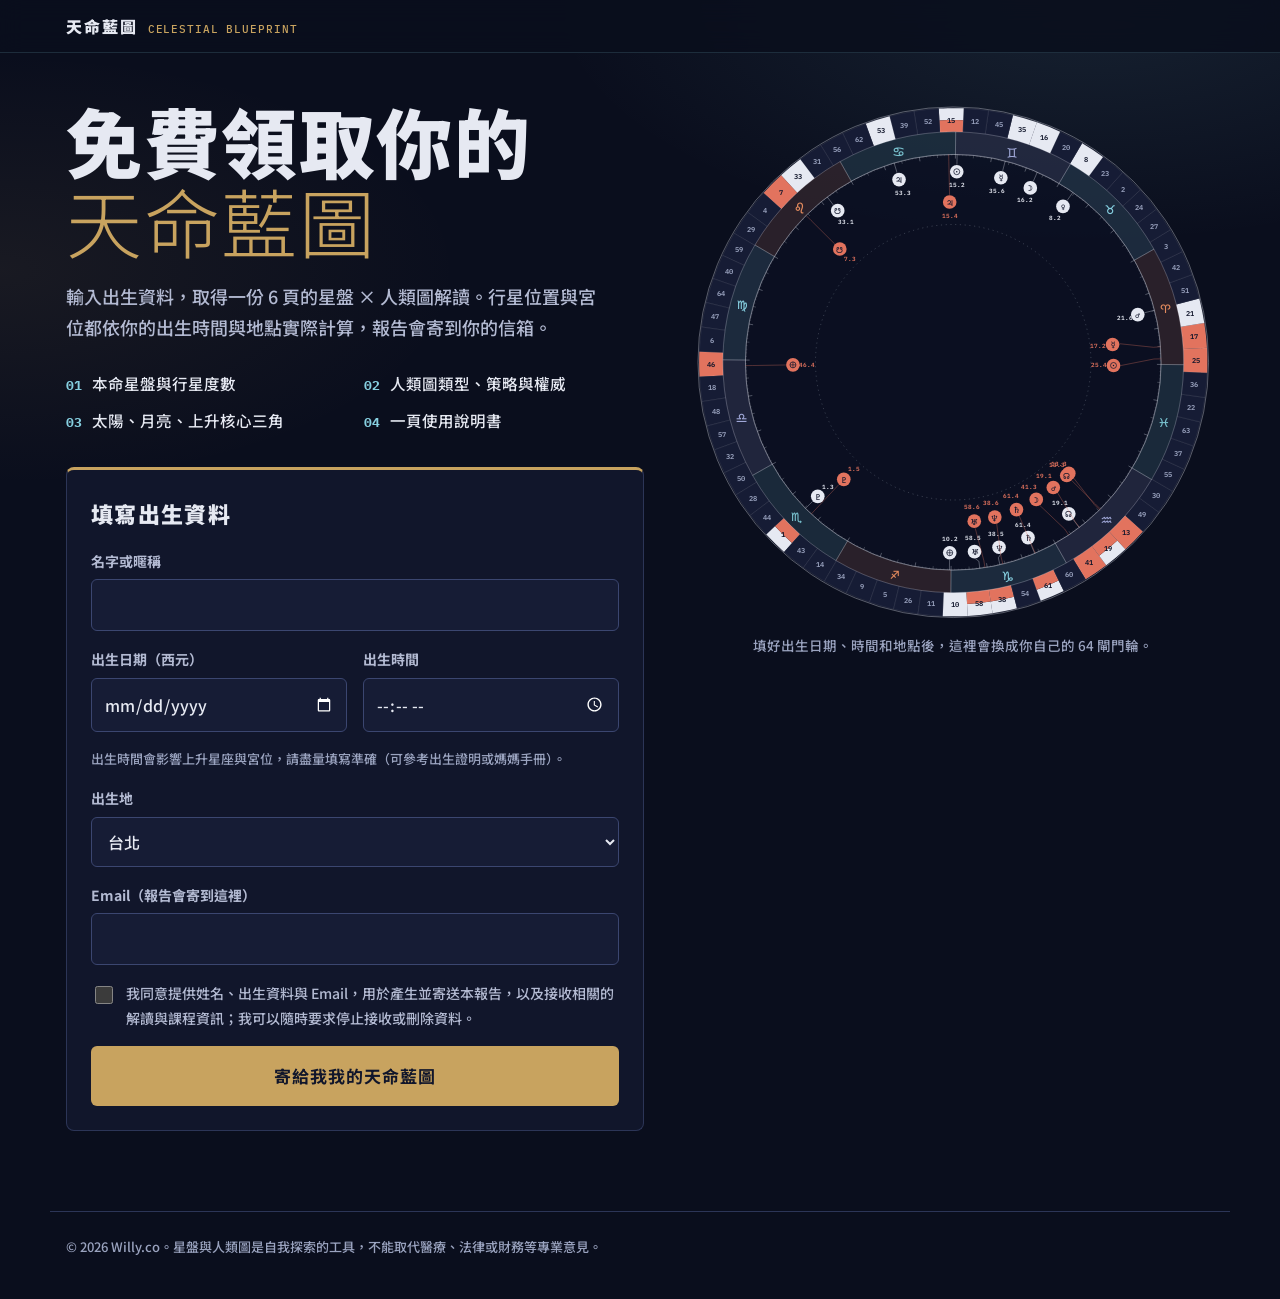
==== astrology/blueprint/index.html @ 4d346e05 "新增星座網站資料夾與天命藍圖免費報告 Co-Authored-By: Claude Opus 5.5 <noreply@anthropic.com> Claude-Session: https://c" ====
<!doctype html>
<html lang="zh-Hant">
<head>
<meta charset="utf-8">
<meta name="viewport" content="width=device-width,initial-scale=1,viewport-fit=cover">
<title>免費領取你的天命藍圖｜星盤 × 人類圖</title>
<meta name="description" content="輸入出生資料，免費領取 6 頁的星盤 × 人類圖解讀報告，寄到你的信箱。">
<meta property="og:title" content="免費領取你的天命藍圖">
<meta property="og:description" content="星盤 × 人類圖合成解讀，6 頁免費版，寄到你的信箱。">
<meta name="theme-color" content="#0a0e1d">
<link rel="preconnect" href="https://fonts.googleapis.com"><link rel="preconnect" href="https://fonts.gstatic.com" crossorigin>
<link rel="stylesheet" href="https://fonts.googleapis.com/css2?family=Noto+Sans+TC:wght@300;400;500;700;900&family=IBM+Plex+Mono:wght@400;500;600&family=Noto+Sans+Symbols:wght@400;600&family=Cinzel:wght@600&display=swap">
<link rel="stylesheet" href="assets/style.css">
</head>
<body>
<header class="bar"><div class="bar-in"><a class="brand" href="./">天命藍圖 <small>CELESTIAL BLUEPRINT</small></a></div></header>
<main class="landing">
  <div class="hero">
    <h1>免費領取你的<span>天命藍圖</span></h1>
    <p class="lede">輸入出生資料，取得一份 6 頁的星盤 × 人類圖解讀。行星位置與宮位都依你的出生時間與地點實際計算，報告會寄到你的信箱。</p>
    <ul class="inside">
      <li><b>01</b>本命星盤與行星度數</li>
      <li><b>02</b>人類圖類型、策略與權威</li>
      <li><b>03</b>太陽、月亮、上升核心三角</li>
      <li><b>04</b>一頁使用說明書</li>
    </ul>
    <form class="form" id="form" novalidate>
      <h2>填寫出生資料</h2>
      <div class="field full"><label for="name">名字或暱稱</label><input id="name" name="name" autocomplete="nickname" maxlength="20" required></div>
      <div class="field"><label for="bdate">出生日期（西元）</label><input id="bdate" name="bdate" type="date" min="1900-01-01" max="2100-12-31" required></div>
      <div class="field"><label for="btime">出生時間</label><input id="btime" name="btime" type="time" required></div>
      <p class="hint full" style="grid-column:1/-1;">出生時間會影響上升星座與宮位，請盡量填寫準確（可參考出生證明或媽媽手冊）。</p>
      <div class="field full"><label for="city">出生地</label><select id="city" name="city"></select></div>
      <div class="other" id="other" hidden>
        <div class="field"><label for="cityname">城市名稱</label><input id="cityname" name="cityname" maxlength="20"></div>
        <div class="field"><label for="lat">緯度（北正南負）</label><input id="lat" name="lat" inputmode="decimal" placeholder="25.03"></div>
        <div class="field"><label for="lon">經度（東正西負）</label><input id="lon" name="lon" inputmode="decimal" placeholder="121.56"></div>
        <div class="field full"><label for="tz">時區</label><select id="tz" name="tz"></select></div>
      </div>
      <div class="field full"><label for="email">Email（報告會寄到這裡）</label><input id="email" name="email" type="email" autocomplete="email" required></div>
      <div class="hp" aria-hidden="true"><label for="website">網站</label><input id="website" name="website" tabindex="-1" autocomplete="off"></div>
      <label class="consent" for="consent"><input id="consent" type="checkbox"><span>我同意提供姓名、出生資料與 Email，用於產生並寄送本報告，以及接收相關的解讀與課程資訊；我可以隨時要求停止接收或刪除資料。</span></label>
      <p class="msg" id="msg" hidden role="status" aria-live="polite"></p>
      <button class="btn btn-main" id="submit" type="submit">寄給我我的天命藍圖</button>
    </form>
  </div>
  <aside class="art" aria-label="64 閘門輪預覽"><figure><div id="art"></div><figcaption id="artcap">填好出生日期、時間和地點後，這裡會換成你自己的 64 閘門輪。</figcaption></figure></aside>
</main>
<footer class="foot">© <span id="yr"></span> <span id="brandname"></span>。星盤與人類圖是自我探索的工具，不能取代醫療、法律或財務等專業意見。</footer>
<script src="assets/config.js"></script>
<script src="vendor/astronomy.browser.min.js"></script>
<script src="assets/astro.js"></script>
<script src="assets/charts.js"></script>
<script src="assets/app.js"></script>
<script>document.getElementById('yr').textContent=new Date().getFullYear();document.getElementById('brandname').textContent=(window.BLUEPRINT_CONFIG||{}).brand||'';</script>
</body>
</html>
---- astrology/blueprint/assets/style.css ----
/* 天命藍圖：觀測站樣式（深靛儀表盤）。單一深色設計。
   Layout: landing = 文案＋表單在左、個人化閘門輪在右；report = 置中紙張欄位，列印時為 A4。 */
:root{
  color-scheme:dark;
  --ground:#0a0e1d; --panel:#11162b; --panel2:#161c35; --panel3:#1b2240;
  --ink:#e6e9f2; --mute:#9aa3bf; --mute2:#b3bad2; --line:#2c3557; --line2:#3b4670;
  --cyan:#86cfe0; --gold:#c8a35f; --coral:#e2735e; --earth:#1e4b55; --air:#383f6e; --deep:#262d52;
  --sans:'Noto Sans TC','PingFang TC','Microsoft JhengHei',sans-serif;
  --mono:'IBM Plex Mono',ui-monospace,'SFMono-Regular',Menlo,monospace;
  --sym:'Noto Sans Symbols','Segoe UI Symbol',sans-serif;
}
*{box-sizing:border-box;}
[hidden]{display:none !important;}
html{scroll-padding-top:80px;}
body{margin:0;background-color:var(--ground);background-image:
  radial-gradient(ellipse 70% 45% at 85% 0%, rgba(134,207,224,.10), rgba(0,0,0,0) 60%),
  radial-gradient(ellipse 60% 40% at 0% 30%, rgba(200,163,95,.08), rgba(0,0,0,0) 60%);
  background-attachment:fixed;color:var(--ink);font-family:var(--sans);font-weight:500;line-height:1.75;-webkit-font-smoothing:antialiased;}
a{color:var(--cyan);}
button,input,select{font:inherit;}
:focus-visible{outline:2px solid var(--cyan);outline-offset:2px;}

/* ---------- 頂部列 ---------- */
.bar{position:sticky;top:0;z-index:20;background:rgba(10,14,29,.86);-webkit-backdrop-filter:blur(12px);backdrop-filter:blur(12px);border-bottom:1px solid rgba(134,207,224,.16);}
.bar-in{max-width:1180px;margin:0 auto;display:flex;align-items:center;gap:16px;padding:12px max(16px,env(safe-area-inset-right,0px)) 12px max(16px,env(safe-area-inset-left,0px));}
.brand{display:flex;align-items:baseline;gap:10px;color:var(--ink);text-decoration:none;font-weight:900;letter-spacing:.12em;}
.brand small{font-family:var(--mono);font-size:11px;font-weight:500;letter-spacing:.08em;color:var(--gold);}
.bar-actions{margin-left:auto;display:flex;gap:8px;}
.btn{white-space:nowrap;display:inline-flex;align-items:center;justify-content:center;gap:8px;border-radius:6px;padding:10px 18px;font-weight:700;letter-spacing:.06em;text-decoration:none;cursor:pointer;border:1px solid transparent;transition:background-color .2s,border-color .2s;}
.btn-main{background:var(--gold);color:#11162b;}
.btn-main:hover{background:#d8b672;}
.btn-ghost{background:transparent;color:var(--ink);border-color:var(--line2);}
.btn-ghost:hover{border-color:var(--cyan);}
.btn[aria-disabled="true"]{opacity:.55;cursor:default;pointer-events:none;}
.btn-sm{padding:7px 13px;font-size:14px;}

/* ---------- 首頁 ---------- */
.landing{max-width:1180px;margin:0 auto;padding:48px max(16px,env(safe-area-inset-right,0px)) 80px max(16px,env(safe-area-inset-left,0px));display:grid;grid-template-columns:minmax(0,1.05fr) minmax(0,.95fr);gap:48px;align-items:start;}
.hero h1{margin:0;font-size:clamp(40px,6.4vw,76px);line-height:1.05;font-weight:900;letter-spacing:.02em;text-wrap:balance;}
.hero h1 span{display:block;color:var(--gold);font-weight:300;}
.hero .lede{margin:20px 0 0;max-width:30em;font-size:18px;color:var(--mute2);}
.inside{margin:26px 0 0;padding:0;list-style:none;display:grid;grid-template-columns:1fr 1fr;gap:10px 18px;}
.inside li{display:flex;gap:10px;align-items:baseline;font-size:15.5px;}
.inside li b{font-family:var(--mono);color:var(--cyan);font-size:13px;}
.art{position:sticky;top:96px;}
.art figure{margin:0;}
.art svg{display:block;width:100%;height:auto;}
.art figcaption{margin-top:10px;font-size:13.5px;color:var(--mute);text-align:center;}
@media (prefers-reduced-motion:no-preference){.art svg{animation:dial 2.4s cubic-bezier(.2,.7,.2,1) both;}}
@keyframes dial{from{transform:rotate(-30deg);opacity:.35;}to{transform:none;opacity:1;}}

.form{margin-top:32px;background:var(--panel);border:1px solid var(--line);border-top:3px solid var(--gold);border-radius:8px;padding:24px;display:grid;grid-template-columns:1fr 1fr;gap:16px 16px;}
.form h2{grid-column:1/-1;margin:0;font-size:22px;font-weight:900;letter-spacing:.06em;}
.field{display:flex;flex-direction:column;gap:6px;min-width:0;}
.field.full{grid-column:1/-1;}
.field label{font-size:14px;font-weight:700;color:var(--mute2);}
.field input,.field select{width:100%;background:var(--panel2);border:1px solid var(--line2);color:var(--ink);border-radius:6px;padding:11px 12px;min-height:46px;}
.field input:focus,.field select:focus{border-color:var(--cyan);outline:none;box-shadow:0 0 0 3px rgba(134,207,224,.18);}
.hint{font-size:13px;color:var(--mute);margin:0;}
.other{grid-column:1/-1;display:grid;grid-template-columns:1fr 1fr 1.3fr;gap:12px;}
.consent{grid-column:1/-1;display:flex;gap:10px;align-items:flex-start;font-size:14px;color:var(--mute2);}
.consent input{margin-top:5px;width:18px;height:18px;accent-color:var(--gold);flex:none;}
.hp{position:absolute;left:-9999px;width:1px;height:1px;overflow:hidden;}
.form .btn-main{grid-column:1/-1;font-size:17px;padding:14px 18px;}
.msg{grid-column:1/-1;margin:0;font-size:15px;border-radius:6px;padding:12px 14px;}
.msg.err{background:rgba(226,115,94,.12);border:1px solid rgba(226,115,94,.5);color:#f4b5a8;}
.msg.ok{background:rgba(134,207,224,.1);border:1px solid rgba(134,207,224,.45);color:var(--ink);}
.foot{max-width:1180px;margin:0 auto;padding:24px max(16px,env(safe-area-inset-right,0px)) 40px max(16px,env(safe-area-inset-left,0px));color:var(--mute);font-size:13px;border-top:1px solid var(--line);}
@media (max-width:900px){
  .landing{grid-template-columns:1fr;gap:28px;padding-top:28px;}
  .art{position:static;order:-1;max-width:420px;margin:0 auto;width:100%;}
}
@media (max-width:560px){
  .brand small{display:none;}
  .bar-actions .btn-sm{padding:7px 11px;font-size:13px;}
  .form{grid-template-columns:1fr;padding:20px 16px;}
  .other{grid-template-columns:1fr;}
  .inside{grid-template-columns:1fr;}
}

/* ---------- 報告 ---------- */
.stack{display:flex;flex-direction:column;align-items:center;gap:28px;padding:28px max(16px,env(safe-area-inset-right,0px)) 80px max(16px,env(safe-area-inset-left,0px));}
.page{width:100%;max-width:210mm;position:relative;background:var(--panel);border-radius:3px;overflow:hidden;
  box-shadow:0 0 0 1px rgba(134,207,224,.22),0 30px 70px -28px rgba(0,0,0,.8);}
.in{padding:21mm 19mm 18mm;}
.in::after{content:"";position:absolute;inset:5mm;pointer-events:none;--c:rgba(134,207,224,.45);background:
  linear-gradient(var(--c),var(--c)) left top/9px 1px no-repeat,linear-gradient(var(--c),var(--c)) left top/1px 9px no-repeat,
  linear-gradient(var(--c),var(--c)) right top/9px 1px no-repeat,linear-gradient(var(--c),var(--c)) right top/1px 9px no-repeat,
  linear-gradient(var(--c),var(--c)) left bottom/9px 1px no-repeat,linear-gradient(var(--c),var(--c)) left bottom/1px 9px no-repeat,
  linear-gradient(var(--c),var(--c)) right bottom/9px 1px no-repeat,linear-gradient(var(--c),var(--c)) right bottom/1px 9px no-repeat;}
.hd{position:absolute;top:9mm;left:19mm;right:19mm;display:flex;justify-content:space-between;gap:4mm;font-size:7.5pt;letter-spacing:.24em;color:#7f89aa;}
.ft{position:absolute;bottom:9mm;left:19mm;right:19mm;display:flex;justify-content:space-between;align-items:center;font-family:var(--mono);font-size:7pt;color:#7f89aa;letter-spacing:.1em;}
.ft .pn{font-size:9.5pt;font-weight:600;color:var(--cyan);}
.part{display:flex;align-items:center;gap:2.4mm;font-size:10pt;font-weight:700;letter-spacing:.2em;color:var(--gold);}
.part b{font-family:var(--mono);font-size:9pt;color:#0d1226;background:var(--gold);padding:.6mm 1.8mm;border-radius:1px;letter-spacing:.04em;}
.page h1{font-size:22pt;font-weight:900;letter-spacing:.04em;margin:1.5mm 0 3mm;line-height:1.3;text-wrap:balance;}
.page h1 .t{font-weight:400;color:var(--cyan);}
.key{font-size:10pt;line-height:1.8;color:var(--mute2);border-left:2px solid var(--cyan);padding-left:4mm;margin:0 0 4mm;}
.page h2{font-size:12.5pt;font-weight:700;color:var(--cyan);margin:4mm 0 2mm;letter-spacing:.06em;}
.page p{font-size:10.3pt;line-height:1.85;margin:0 0 2mm;}
.mono{font-family:var(--mono);font-variant-numeric:tabular-nums;}
.fig{position:relative;margin:3mm 0 0;padding:9mm 4mm 4mm;border:1px solid #2f395e;border-radius:2px;background-color:#131931;
  background-image:linear-gradient(rgba(134,207,224,.06) 1px,transparent 1px),linear-gradient(90deg,rgba(134,207,224,.06) 1px,transparent 1px);background-size:5mm 5mm;}
.fig-cap{position:absolute;top:2.6mm;left:4mm;right:4mm;display:flex;justify-content:space-between;gap:3mm;font-family:var(--mono);font-size:6.8pt;font-weight:500;letter-spacing:.12em;color:var(--cyan);}
.fig-cap b{color:var(--ink);font-weight:600;}
.chart-svg{display:block;width:100%;height:auto;margin:0 auto;}
.legend{display:flex;flex-wrap:wrap;justify-content:center;gap:1.5mm 5mm;margin-top:2.5mm;font-size:8.4pt;color:var(--mute2);}
.legend span{display:inline-flex;align-items:center;gap:1.6mm;}
.sw{display:inline-block;width:5mm;height:2.6mm;border-radius:1px;}
.sw.p{background:var(--ink);} .sw.d{background:var(--coral);} .sw.b{background:repeating-linear-gradient(90deg,var(--ink) 0 1.4mm,var(--coral) 1.4mm 2.8mm);}
.sw.tri{height:0;border-top:2px solid #79c2cf;} .sw.sx{height:0;border-top:2px dashed #79c2cf;} .sw.sq{height:0;border-top:2px solid var(--coral);}
table.dt{width:100%;border-collapse:collapse;font-size:9pt;}
table.dt th{font-weight:700;color:var(--cyan);text-align:left;font-size:8pt;letter-spacing:.1em;padding:1.4mm 2mm;border-bottom:1.2px solid var(--cyan);}
table.dt td{padding:1.3mm 2mm;border-bottom:1px solid var(--line);white-space:nowrap;}
table.dt td.sym{font-family:var(--sym);font-weight:600;}
.tables2{display:grid;grid-template-columns:1fr 1fr;gap:5mm;margin-top:3mm;}
.sumgrid{display:grid;grid-template-columns:repeat(3,1fr);border-top:1.2px solid var(--cyan);margin-top:3mm;}
.sumgrid div{padding:2mm 2.4mm;border-bottom:1px solid var(--line);border-right:1px solid var(--line);min-width:0;}
.sumgrid div:nth-child(3n){border-right:0;}
.sumgrid .k{display:block;font-size:7.6pt;font-weight:500;letter-spacing:.14em;color:var(--cyan);}
.sumgrid .v{font-size:10pt;font-weight:700;}
.g3{display:grid;grid-template-columns:repeat(3,1fr);gap:3.4mm;}
.trio{border-radius:3mm;padding:4mm;color:#eef1f8;}
.trio .lb{font-size:8pt;letter-spacing:.2em;color:var(--gold);font-weight:700;}
.trio .big{font-size:17pt;font-weight:900;letter-spacing:.08em;margin:1.2mm 0 .3mm;}
.trio .dg{font-family:var(--mono);font-size:8.4pt;opacity:.85;margin-bottom:2mm;}
.trio p{color:#eef1f8;font-size:9.4pt;line-height:1.75;margin:0;}
.bars{display:grid;grid-template-columns:1fr 1fr;gap:8mm;margin-top:2mm;}
.bar-r{display:grid;grid-template-columns:12mm 1fr 6mm;gap:2.5mm;align-items:center;margin:1.6mm 0;font-size:9pt;}
.bar-r .tr{height:4.4mm;background:#232b4b;border-radius:3mm;overflow:hidden;}
.bar-r .fl{height:100%;border-radius:3mm;}
.box{border:1px solid var(--line);background:var(--panel2);border-radius:2.5mm;padding:3.6mm 4.2mm;margin:3mm 0;}
.box.warm{border-color:rgba(226,115,94,.45);background:rgba(226,115,94,.07);}
.box h3{margin:0 0 1mm;font-size:10.6pt;}
.box p{margin:0;}
.card{margin:4mm auto 0;max-width:150mm;background:#0d1226;border:1px solid rgba(200,163,95,.35);border-radius:5mm;padding:10mm 11mm;position:relative;overflow:hidden;}
.card::before{content:"";position:absolute;inset:0;background:radial-gradient(circle at 85% 8%,rgba(200,163,95,.22),rgba(0,0,0,0) 45%),radial-gradient(circle at 8% 95%,rgba(134,207,224,.16),rgba(0,0,0,0) 50%);pointer-events:none;}
.card > *{position:relative;}
.card .ttl{text-align:center;font-size:21pt;font-weight:900;letter-spacing:.2em;}
.card .sub{text-align:center;font-size:8.6pt;color:var(--mute);letter-spacing:.12em;}
.card .rule{height:1px;background:linear-gradient(90deg,rgba(200,163,95,0),var(--gold),rgba(200,163,95,0));margin:6mm 0;}
.card dl{display:grid;grid-template-columns:24mm 1fr;row-gap:3.6mm;margin:0;font-size:9.8pt;line-height:1.65;}
.card dt{font-family:var(--mono);color:var(--gold);font-size:7.6pt;letter-spacing:.2em;padding-top:.8mm;}
.card dd{margin:0;}
.card .kw{text-align:center;font-size:15pt;letter-spacing:.25em;margin-top:2mm;font-weight:700;}
.tease{background:linear-gradient(135deg,rgba(134,207,224,.12),rgba(200,163,95,.10));border:1px solid rgba(134,207,224,.35);border-radius:3mm;padding:4mm 5mm;margin:2mm 0 4mm;}
.tease p{margin:0;font-size:10.6pt;}
.tease b{color:var(--gold);}
.full-list{display:grid;grid-template-columns:1fr 1fr;gap:1.4mm 6mm;margin:0;padding:0;list-style:none;font-size:9.6pt;}
.full-list li{display:flex;gap:2mm;align-items:baseline;}
.full-list li::before{content:"";flex:none;width:1.6mm;height:1.6mm;background:var(--gold);transform:rotate(45deg);position:relative;top:-.4mm;}
.offers{display:grid;grid-template-columns:1fr 1fr;gap:4mm;margin-top:5mm;}
.offer{border:1px solid var(--line2);border-radius:3mm;padding:5mm;background:var(--panel2);display:flex;flex-direction:column;gap:2mm;}
.offer.main{border-color:var(--gold);box-shadow:inset 0 3px 0 var(--gold);}
.offer h3{margin:0;font-size:13pt;font-weight:900;}
.offer .price{font-family:var(--mono);font-size:12pt;font-weight:600;color:var(--gold);}
.offer ul{margin:0;padding-left:1.1em;font-size:9.4pt;line-height:1.7;color:var(--mute2);}
.offer .btn{margin-top:auto;}
.free-tag{position:absolute;top:8cqw;right:8cqw;font-family:var(--mono);font-size:1.5cqw;font-weight:600;letter-spacing:.2em;color:#0d1226;background:var(--cyan);padding:.5cqw 1.4cqw;border-radius:.3cqw;}

/* 封面（以容器寬度為單位，螢幕與 A4 同比例） */
.cover{background:#0d1226;aspect-ratio:210/297;container-type:inline-size;}
.cover-base{position:absolute;inset:0;background:radial-gradient(ellipse 70% 50% at 80% 60%,rgba(134,207,224,.12),rgba(0,0,0,0) 70%),radial-gradient(ellipse 60% 40% at 0% 0%,rgba(200,163,95,.14),rgba(0,0,0,0) 70%),#0d1226;}
.cv-art{position:absolute;left:30cqw;top:40cqw;width:96cqw;height:96cqw;}
.cv-art svg{display:block;width:100%;height:100%;}
@media (prefers-reduced-motion:no-preference){.cv-art svg{animation:dial 2.2s cubic-bezier(.2,.7,.2,1) both;}}
.cv-top{position:absolute;top:9cqw;left:8cqw;color:var(--cyan);font-size:1.8cqw;font-weight:700;letter-spacing:.3em;}
.cover .cv-title{position:absolute;top:13.5cqw;left:7.4cqw;margin:0;font-size:12.5cqw;line-height:1;font-weight:900;letter-spacing:.02em;color:#eef1f8;}
.cv-title span{font-weight:300;color:var(--gold);}
.cv-en{position:absolute;top:28.5cqw;left:8cqw;font-family:'Cinzel',serif;color:var(--gold);font-size:1.7cqw;letter-spacing:.42em;}
.cv-coord{position:absolute;top:32.4cqw;left:8cqw;font-family:var(--mono);font-size:1.2cqw;letter-spacing:.2em;color:#7f89aa;}
.cv-info{position:absolute;left:8cqw;top:46cqw;width:22cqw;display:grid;row-gap:3.4cqw;}
.cv-info div{padding-left:2cqw;border-left:.3cqw solid var(--gold);}
.cv-info .k{display:block;font-size:1.25cqw;font-weight:700;letter-spacing:.2em;color:var(--cyan);margin-bottom:.6cqw;}
.cv-info .v{display:block;font-size:1.6cqw;line-height:1.55;color:#eef1f8;}
.cv-foot{position:absolute;bottom:6cqw;left:8cqw;font-family:var(--mono);font-size:1.3cqw;letter-spacing:.4em;color:#7f89aa;}

@media (max-width:640px){
  .stack{gap:16px;padding-top:16px;}
  .in{padding:58px 20px 54px;}
  .in::after{inset:8px;}
  .hd{top:20px;left:20px;right:20px;} .hd span:last-child{display:none;}
  .ft{bottom:18px;left:20px;right:20px;}
  .page h1{font-size:20pt;}
  .g3,.bars,.tables2,.offers,.full-list{grid-template-columns:1fr;}
  .sumgrid{grid-template-columns:1fr 1fr;}
  .sumgrid div:nth-child(3n){border-right:1px solid var(--line);} .sumgrid div:nth-child(2n){border-right:0;}
  .fig{padding:10mm 2mm 3mm;} .fig-cap span:last-child{display:none;}
  .card{padding:8mm 6mm;} .card dl{grid-template-columns:18mm 1fr;}
  .cover{aspect-ratio:210/340;}
  .cv-top{font-size:2.8cqw;letter-spacing:.2em;} .cover .cv-title{font-size:15cqw;top:15cqw;}
  .cv-en{top:33cqw;font-size:2.6cqw;letter-spacing:.3em;} .cv-coord{top:37.5cqw;font-size:2.1cqw;letter-spacing:.1em;}
  .cv-art{left:6cqw;top:46cqw;width:100cqw;height:100cqw;}
  .cv-info{left:6cqw;right:6cqw;width:auto;top:auto;bottom:10cqw;grid-template-columns:repeat(2,1fr);row-gap:3cqw;background:rgba(13,18,38,.88);padding:3cqw;}
  .cv-info .k{font-size:2.4cqw;} .cv-info .v{font-size:3.2cqw;}
  .free-tag{font-size:2.4cqw;}
}
@page{size:A4;margin:0;}
@media print{
  body{background:var(--panel);}
  .bar,.no-print{display:none !important;}
  .stack{display:block;padding:0;}
  .page{width:210mm;max-width:none;height:297mm;border-radius:0;box-shadow:none;break-after:page;}
  .page:last-child{break-after:auto;}
  .cover{aspect-ratio:auto;}
  .cv-art svg{animation:none;}
}
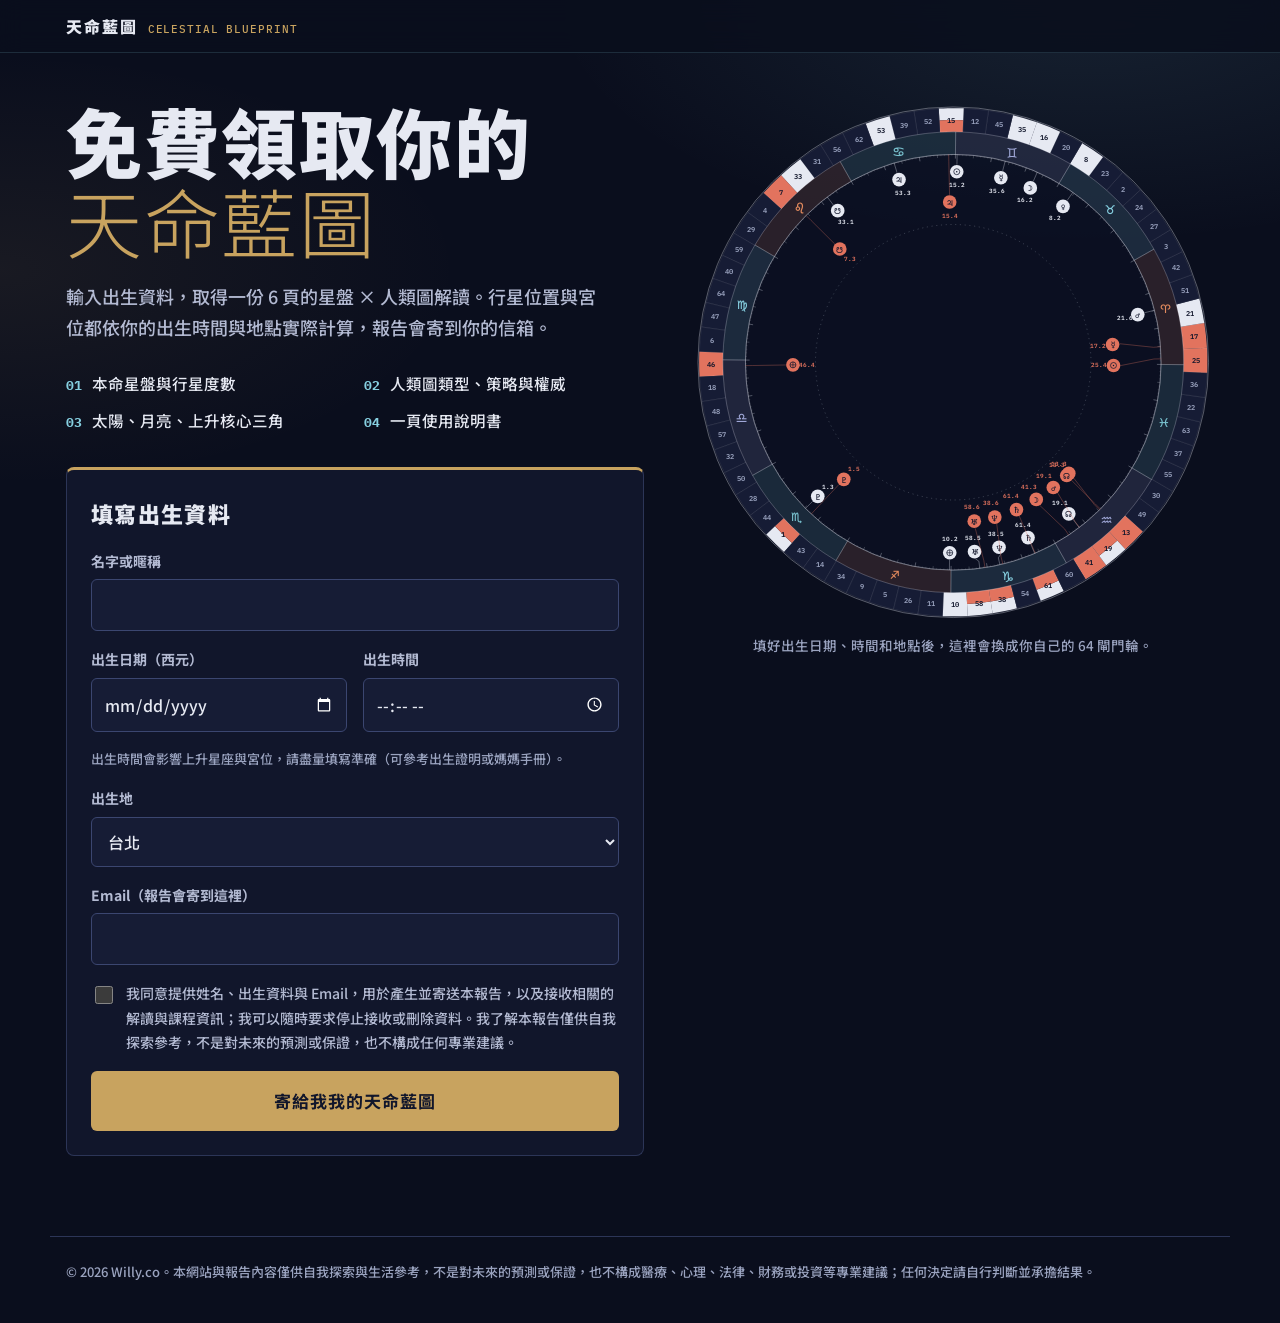
==== commit 94ec1633: "天命藍圖：移除免費版標籤，免費版與完整版加入使用須知與免責聲明 Co-Authored-By: Claude Opus 5.5 <noreply@anthropic.com> Claude-Sessi" ====
--- a/astrology/blueprint/index.html
+++ b/astrology/blueprint/index.html
@@ -10,7 +10,7 @@
 <meta name="theme-color" content="#0a0e1d">
 <link rel="preconnect" href="https://fonts.googleapis.com"><link rel="preconnect" href="https://fonts.gstatic.com" crossorigin>
 <link rel="stylesheet" href="https://fonts.googleapis.com/css2?family=Noto+Sans+TC:wght@300;400;500;700;900&family=IBM+Plex+Mono:wght@400;500;600&family=Noto+Sans+Symbols:wght@400;600&family=Cinzel:wght@600&display=swap">
-<link rel="stylesheet" href="assets/style.css">
+<link rel="stylesheet" href="assets/style.css?v=5">
 </head>
 <body>
 <header class="bar"><div class="bar-in"><a class="brand" href="./">天命藍圖 <small>CELESTIAL BLUEPRINT</small></a></div></header>
@@ -39,19 +39,20 @@
       </div>
       <div class="field full"><label for="email">Email（報告會寄到這裡）</label><input id="email" name="email" type="email" autocomplete="email" required></div>
       <div class="hp" aria-hidden="true"><label for="website">網站</label><input id="website" name="website" tabindex="-1" autocomplete="off"></div>
-      <label class="consent" for="consent"><input id="consent" type="checkbox"><span>我同意提供姓名、出生資料與 Email，用於產生並寄送本報告，以及接收相關的解讀與課程資訊；我可以隨時要求停止接收或刪除資料。</span></label>
+      <label class="consent" for="consent"><input id="consent" type="checkbox"><span>我同意提供姓名、出生資料與 Email，用於產生並寄送本報告，以及接收相關的解讀與課程資訊；我可以隨時要求停止接收或刪除資料。我了解本報告僅供自我探索參考，不是對未來的預測或保證，也不構成任何專業建議。</span></label>
       <p class="msg" id="msg" hidden role="status" aria-live="polite"></p>
       <button class="btn btn-main" id="submit" type="submit">寄給我我的天命藍圖</button>
     </form>
   </div>
   <aside class="art" aria-label="64 閘門輪預覽"><figure><div id="art"></div><figcaption id="artcap">填好出生日期、時間和地點後，這裡會換成你自己的 64 閘門輪。</figcaption></figure></aside>
 </main>
-<footer class="foot">© <span id="yr"></span> <span id="brandname"></span>。星盤與人類圖是自我探索的工具，不能取代醫療、法律或財務等專業意見。</footer>
-<script src="assets/config.js"></script>
-<script src="vendor/astronomy.browser.min.js"></script>
-<script src="assets/astro.js"></script>
-<script src="assets/charts.js"></script>
-<script src="assets/app.js"></script>
+<footer class="foot">© <span id="yr"></span> <span id="brandname"></span>。本網站與報告內容僅供自我探索與生活參考，不是對未來的預測或保證，也不構成醫療、心理、法律、財務或投資等專業建議；任何決定請自行判斷並承擔結果。</footer>
+<script src="assets/config.js?v=5"></script>
+<script src="vendor/astronomy.browser.min.js?v=5"></script>
+<script src="assets/astro.js?v=5"></script>
+<script src="assets/charts.js?v=5"></script>
+<script src="assets/cities.js?v=5"></script>
+<script src="assets/app.js?v=5"></script>
 <script>document.getElementById('yr').textContent=new Date().getFullYear();document.getElementById('brandname').textContent=(window.BLUEPRINT_CONFIG||{}).brand||'';</script>
 </body>
 </html>
--- a/astrology/blueprint/assets/style.css
+++ b/astrology/blueprint/assets/style.css
@@ -156,6 +156,17 @@
 .offer .price{font-family:var(--mono);font-size:12pt;font-weight:600;color:var(--gold);}
 .offer ul{margin:0;padding-left:1.1em;font-size:9.4pt;line-height:1.7;color:var(--mute2);}
 .offer .btn{margin-top:auto;}
+.legal{margin-top:4mm;border-top:1px solid var(--line);padding-top:2.4mm;}
+.legal h3{margin:0 0 2mm;font-size:9.6pt;color:var(--mute2);letter-spacing:.1em;}
+.legal dl{display:grid;grid-template-columns:22mm 1fr;gap:.8mm 3mm;margin:0;font-size:7.3pt;line-height:1.55;color:var(--mute);}
+.legal dt{font-weight:700;color:var(--mute2);}
+.legal dd{margin:0;}
+.legal.big{border-top:0;padding-top:0;}
+.legal.big dl{grid-template-columns:28mm 1fr;gap:2.4mm 4mm;font-size:9.6pt;line-height:1.85;color:var(--mute2);}
+.legal.big dt{color:var(--cyan);}
+@media (max-width:640px){.legal dl,.legal.big dl{grid-template-columns:1fr;gap:.4mm;} .legal dd{margin-bottom:1.6mm;}}
+.howto{margin:1mm 0 3mm !important;font-size:10.4pt !important;line-height:1.85 !important;color:var(--ink);}
+.kw-chip{display:inline-block;margin:0 1.2mm;padding:.2mm 2.4mm;border-radius:1.2mm;background:var(--gold);color:#11162b;font-weight:900;letter-spacing:.08em;}
 .free-tag{position:absolute;top:8cqw;right:8cqw;font-family:var(--mono);font-size:1.5cqw;font-weight:600;letter-spacing:.2em;color:#0d1226;background:var(--cyan);padding:.5cqw 1.4cqw;border-radius:.3cqw;}
 
 /* 封面（以容器寬度為單位，螢幕與 A4 同比例） */
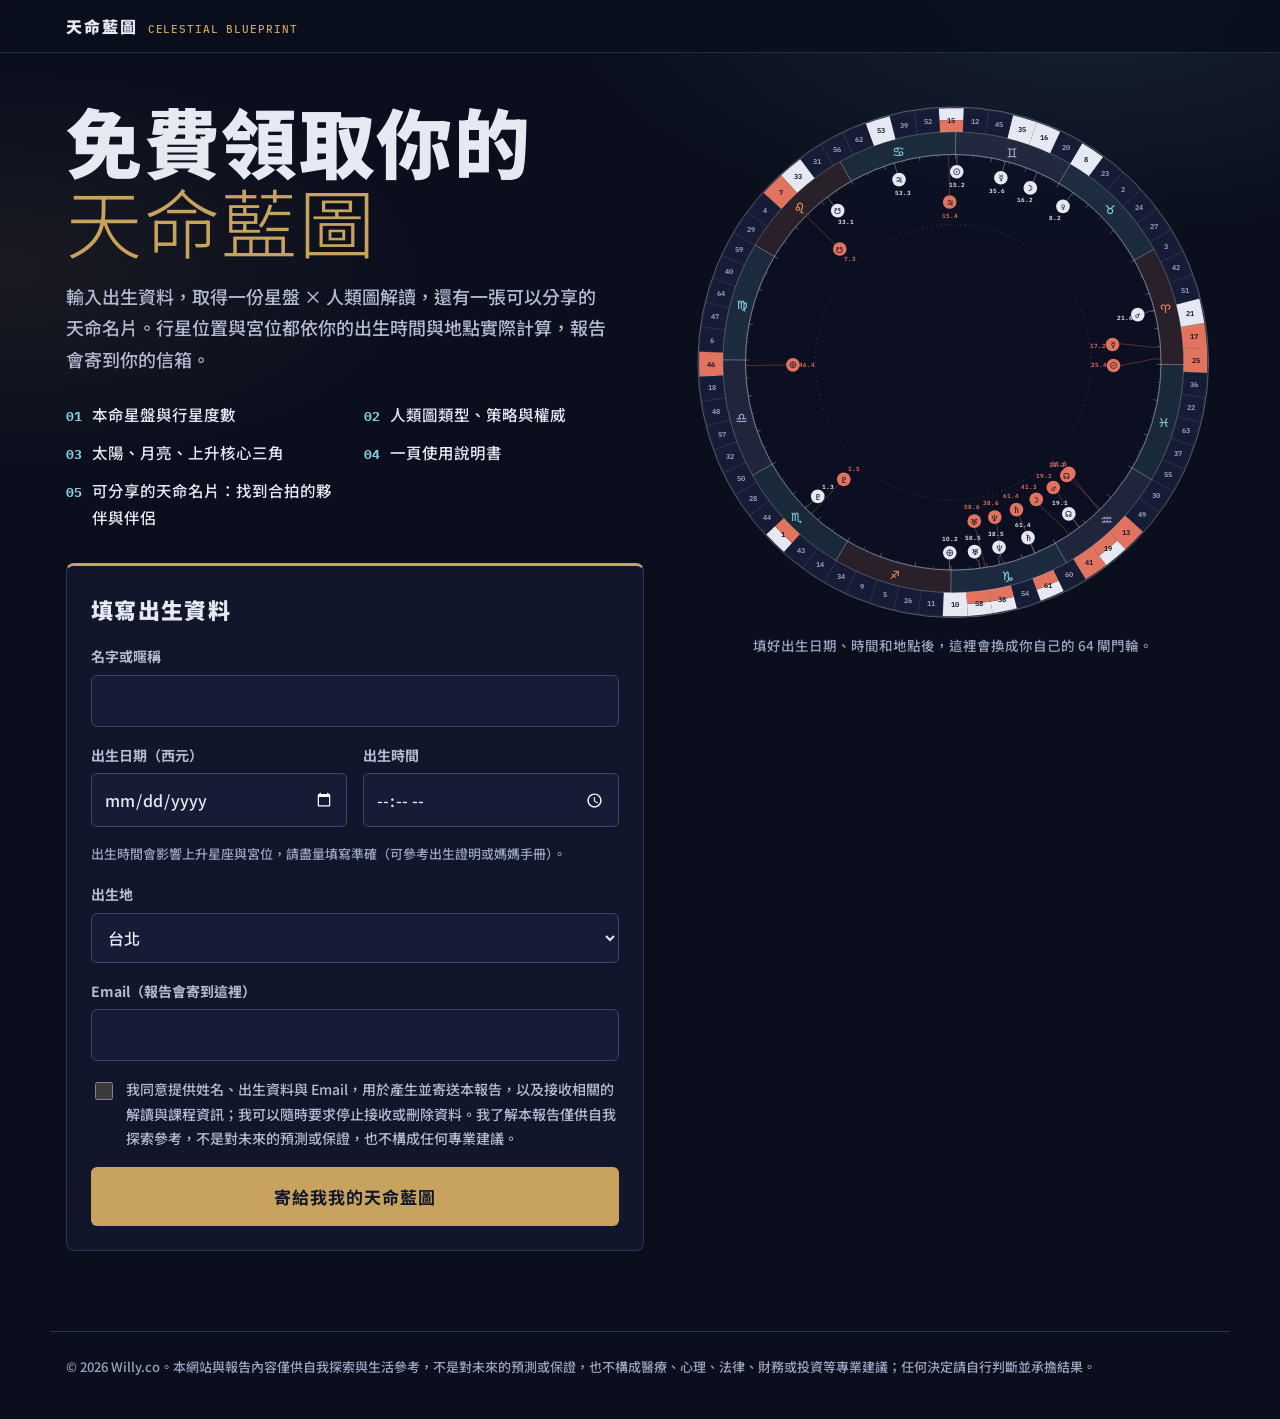
==== commit 763d6353: "天命藍圖免費版：新增可下載分享的天命名片與 Skool 貼文 Co-Authored-By: Claude Opus 5.5 <noreply@anthropic.com> Claude-Sessio" ====
--- a/astrology/blueprint/index.html
+++ b/astrology/blueprint/index.html
@@ -10,19 +10,20 @@
 <meta name="theme-color" content="#0a0e1d">
 <link rel="preconnect" href="https://fonts.googleapis.com"><link rel="preconnect" href="https://fonts.gstatic.com" crossorigin>
 <link rel="stylesheet" href="https://fonts.googleapis.com/css2?family=Noto+Sans+TC:wght@300;400;500;700;900&family=IBM+Plex+Mono:wght@400;500;600&family=Noto+Sans+Symbols:wght@400;600&family=Cinzel:wght@600&display=swap">
-<link rel="stylesheet" href="assets/style.css?v=5">
+<link rel="stylesheet" href="assets/style.css?v=7">
 </head>
 <body>
 <header class="bar"><div class="bar-in"><a class="brand" href="./">天命藍圖 <small>CELESTIAL BLUEPRINT</small></a></div></header>
 <main class="landing">
   <div class="hero">
     <h1>免費領取你的<span>天命藍圖</span></h1>
-    <p class="lede">輸入出生資料，取得一份 6 頁的星盤 × 人類圖解讀。行星位置與宮位都依你的出生時間與地點實際計算，報告會寄到你的信箱。</p>
+    <p class="lede">輸入出生資料，取得一份星盤 × 人類圖解讀，還有一張可以分享的天命名片。行星位置與宮位都依你的出生時間與地點實際計算，報告會寄到你的信箱。</p>
     <ul class="inside">
       <li><b>01</b>本命星盤與行星度數</li>
       <li><b>02</b>人類圖類型、策略與權威</li>
       <li><b>03</b>太陽、月亮、上升核心三角</li>
       <li><b>04</b>一頁使用說明書</li>
+      <li><b>05</b>可分享的天命名片：找到合拍的夥伴與伴侶</li>
     </ul>
     <form class="form" id="form" novalidate>
       <h2>填寫出生資料</h2>
@@ -47,12 +48,12 @@
   <aside class="art" aria-label="64 閘門輪預覽"><figure><div id="art"></div><figcaption id="artcap">填好出生日期、時間和地點後，這裡會換成你自己的 64 閘門輪。</figcaption></figure></aside>
 </main>
 <footer class="foot">© <span id="yr"></span> <span id="brandname"></span>。本網站與報告內容僅供自我探索與生活參考，不是對未來的預測或保證，也不構成醫療、心理、法律、財務或投資等專業建議；任何決定請自行判斷並承擔結果。</footer>
-<script src="assets/config.js?v=5"></script>
-<script src="vendor/astronomy.browser.min.js?v=5"></script>
-<script src="assets/astro.js?v=5"></script>
-<script src="assets/charts.js?v=5"></script>
-<script src="assets/cities.js?v=5"></script>
-<script src="assets/app.js?v=5"></script>
+<script src="assets/config.js?v=7"></script>
+<script src="vendor/astronomy.browser.min.js?v=7"></script>
+<script src="assets/astro.js?v=7"></script>
+<script src="assets/charts.js?v=7"></script>
+<script src="assets/cities.js?v=7"></script>
+<script src="assets/app.js?v=7"></script>
 <script>document.getElementById('yr').textContent=new Date().getFullYear();document.getElementById('brandname').textContent=(window.BLUEPRINT_CONFIG||{}).brand||'';</script>
 </body>
 </html>
--- a/astrology/blueprint/assets/style.css
+++ b/astrology/blueprint/assets/style.css
@@ -156,6 +156,14 @@
 .offer .price{font-family:var(--mono);font-size:12pt;font-weight:600;color:var(--gold);}
 .offer ul{margin:0;padding-left:1.1em;font-size:9.4pt;line-height:1.7;color:var(--mute2);}
 .offer .btn{margin-top:auto;}
+.share-wrap{display:grid;grid-template-columns:86mm 1fr;gap:6mm;align-items:start;margin-top:2mm;}
+.share-card{position:relative;}
+.share-card img{display:block;width:100%;height:auto;aspect-ratio:1080/1350;border-radius:2mm;box-shadow:0 0 0 1px rgba(134,207,224,.3);background:#0d1226;}
+.card-wait{position:absolute;inset:0;display:grid;place-items:center;margin:0;color:var(--mute);font-size:10pt;}
+.share-side h3{margin:3mm 0 1.6mm;font-size:10.4pt;color:var(--gold);}
+.share-btns{display:flex;flex-direction:column;gap:2.4mm;}
+.post{white-space:pre-wrap;font-family:var(--sans);font-size:8.8pt;line-height:1.7;background:var(--panel2);border:1px solid var(--line);border-radius:2mm;padding:3mm 3.4mm;margin:0;color:var(--mute2);}
+@media (max-width:640px){.share-wrap{grid-template-columns:1fr;}}
 .legal{margin-top:4mm;border-top:1px solid var(--line);padding-top:2.4mm;}
 .legal h3{margin:0 0 2mm;font-size:9.6pt;color:var(--mute2);letter-spacing:.1em;}
 .legal dl{display:grid;grid-template-columns:22mm 1fr;gap:.8mm 3mm;margin:0;font-size:7.3pt;line-height:1.55;color:var(--mute);}
